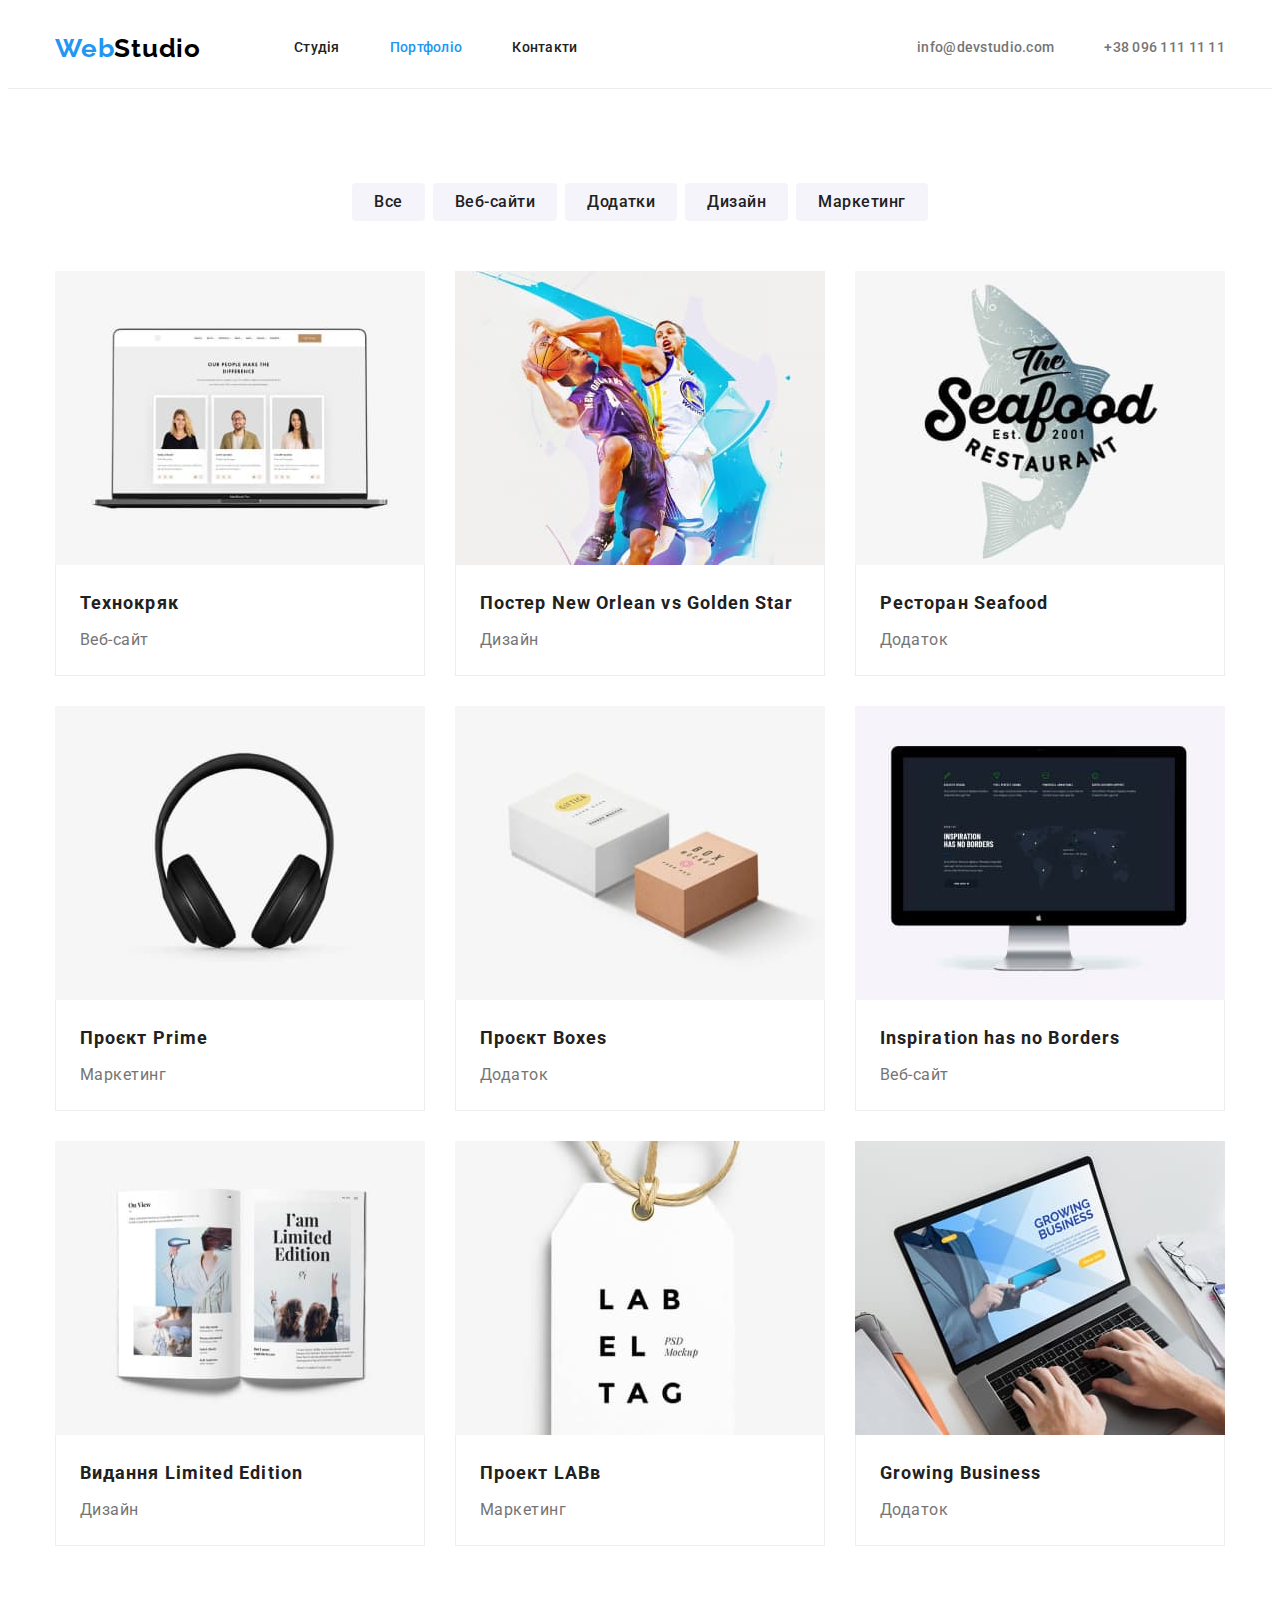
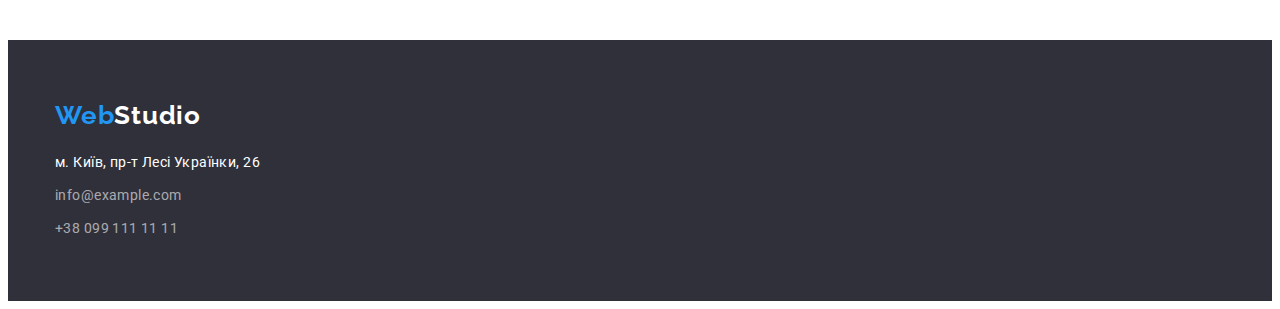
==== portfolio.html @ 25a8559b "copi" ====
<!DOCTYPE html>
<html lang="uk">
	<head>
		<meta charset="UTF-8" />
		<meta http-equiv="X-UA-Compatible" content="IE=edge" />
		<meta name="viewport" content="width=device-width, initial-scale=1.0" />
		<title>Document</title>
		<link rel="preconnect" href="https://fonts.googleapis.com" />
		<link rel="preconnect" href="https://fonts.gstatic.com" crossorigin />
		<link
			href="https://fonts.googleapis.com/css2?family=Raleway:wght@700&family=Roboto:wght@400;500;700;900&display=swap"
			rel="stylesheet"
		/>
		<link
			rel="stylesheet"
			href="https://cdnjs.cloudflare.com/ajax/libs/modern-normalize/1.1.0/modern-normalize.min.css"
			integrity="sha512-wpPYUAdjBVSE4KJnH1VR1HeZfpl1ub8YT/NKx4PuQ5NmX2tKuGu6U/JRp5y+Y8XG2tV+wKQpNHVUX03MfMFn9Q=="
			crossorigin="anonymous"
			referrerpolicy="no-referrer"
		/>
		<link rel="stylesheet" href="./css/stilys.css" />
	</head>
	<body>
		<header class="page-header">
			<div class="conteiner container-header">
				<nav class="nav">
					<a href="./index.html" class="logo link" lang="en">Web<span class="heder-logo">Studio</span> </a>
					<ul class="site-nav list">
						<li class="item"><a href="./index.html" class="link">Студія</a></li>
						<li class="item"><a href="./portfolio.html" class="link current">Портфоліо</a></li>
						<li class="item"><a href="" class="link">Контакти</a></li>
					</ul>
				</nav>
				<ul class="contacts-nav list">
					<li class="item"><a class="link" href="mailto:info@devstudio.com">info@devstudio.com</a></li>
					<li class="item"><a class="link" href="tel:+380961111111">+38 096 111 11 11</a></li>
				</ul>
			</div>
		</header>
		<main>
			<section class="portfolio">
				<div class="conteiner">
					<h1 hidden>Портфоліо</h1>
					<ul class="list filter">
						<li class="item-filter"><button type="button" class="button-filter">Все</button></li>
						<li class="item-filter"><button type="button" class="button-filter">Веб-сайти</button></li>
						<li class="item-filter"><button type="button" class="button-filter">Додатки</button></li>
						<li class="item-filter"><button type="button" class="button-filter">Дизайн</button></li>
						<li class="item-filter"><button type="button" class="button-filter">Маркетинг</button></li>
					</ul>
					<ul class="portfolio-about list">
						<li class="item">
							<img src="./img/tehnokrak.jpg" width="370" height="294" alt="Photo" />
							<div class="div">
								<h2 class="portfolio-name list">Технокряк</h2>
								<p class="portfolio-text list">Веб-сайт</p>
							</div>
						</li>
						<li class="item">
							<img src="./img/poster.jpg" width="370" height="294" alt="Photo" />
							<div class="div">
								<h2 class="portfolio-name list">Постер New Orlean vs Golden Star</h2>
								<p class="portfolio-text list">Дизайн</p>
							</div>
						</li>
						<li class="item">
							<img src="./img/restorant.jpg" width="370" height="294" alt="Photo" />
							<div class="div">
								<h2 class="portfolio-name list">Ресторан Seafood</h2>
								<p class="portfolio-text list">Додаток</p>
							</div>
						</li>
						<li class="item">
							<img src="./img/progect-prime.jpg" width="370" height="294" alt="Photo" />
							<div class="div">
								<h2 class="portfolio-name list">Проєкт Prime</h2>
								<p class="portfolio-text list">Маркетинг</p>
							</div>
						</li>
						<li class="item">
							<img src="./img/progect-boxes.jpg" width="370" height="294" alt="Photo" />
							<div class="div">
								<h2 class="portfolio-name list">Проєкт Boxes</h2>
								<p class="portfolio-text list">Додаток</p>
							</div>
						</li>
						<li class="item">
							<img src="./img/inspiration.jpg" width="370" height="294" alt="Photo" />
							<div class="div">
								<h2 class="portfolio-name list">Inspiration has no Borders</h2>
								<p class="portfolio-text list">Веб-сайт</p>
							</div>
						</li>
						<li class="item">
							<img src="./img/limited-edition.jpg" width="370" height="294" alt="Photo" />
							<div class="div">
								<h2 class="portfolio-name list">Видання Limited Edition</h2>
								<p class="portfolio-text list">Дизайн</p>
							</div>
						</li>
						<li class="item">
							<img src="./img/progect-lab.jpg" width="370" height="294" alt="Photo" />
							<div class="div">
								<h2 class="portfolio-name list">Проект LABв</h2>
								<p class="portfolio-text list">Маркетинг</p>
							</div>
						</li>
						<li class="item">
							<img src="./img/growing-bisiness.jpg" width="370" height="294" alt="Photo" />
							<div class="div">
								<h2 class="portfolio-name list">Growing Business</h2>
								<p class="portfolio-text list">Додаток</p>
							</div>
						</li>
					</ul>
				</div>
			</section>
		</main>
		<footer class="footer">
			<div class="conteiner">
				<a href="./index.html" class="fl link" lang="en">Web<span class="footer-logo">Studio</span> </a>
				<address class="footer-adress">
					<ul class="list adress-list">
						<li class="adress-item">
							<a
								href="https://www.google.com/maps/place/%D0%B1%D1%83%D0%BB.+%D0%9B%D0%B5%D1%81%D0%B8+%D0%A3%D0%BA%D1%80%D0%B0%D0%B8%D0%BD%D0%BA%D0%B8,+26,+%D0%9A%D0%B8%D0%B5%D0%B2,+02000"
								class="adress link"
							>
								м. Київ, пр-т Лесі Українки, 26
							</a>
						</li>
						<li class="adress-item"><a href="mailto:info@example.com" class="contact link">info@example.com</a></li>
						<li class="adress-item"><a href="tel:+380991111111" class="contact link">+38 099 111 11 11</a></li>
					</ul>
				</address>
			</div>
		</footer>
	</body>
</html>
---- css/stilys.css ----
html {
	line-height: 1.15;
	-webkit-text-size-adjust: 100%;
}
*,
*::before,
*::after {
	box-sizing: border-box;
}
body {
	font-family: "Roboto", sans-serif;
	background-color: #fff;
	color: var(--primary-text-color);
}
:root {
	--primary-text-color: #212121;
	--title-text-color: #757575;
	--accent-text-color: #2196f3;
	--primary-white-color: #ffffff;
	--second-color: #f5f4fa;
	--accent-color: #2f303a;
}
img {
	display: block;
	width: 100%;
	height: auto;
}
.list {
	list-style: none;
	padding: 0;
	margin: 0;
}
.link:hover,
.link:focus {
	color: var(--accent-text-color);
}
.link {
	text-decoration: none;
	cursor: pointer;
}
.h1,
.h2,
.h3,
.h4,
.h5,
.h6,
.p,
.ul {
	margin: 0;
	padding: 0;
}
.conteiner {
	margin-left: auto;
	margin-right: auto;
	width: 1200px;
	padding-left: 15px;
	padding-right: 15px;
}
/* ---------------------HEADER----------------- */
.page-header {
	background-color: var(--primary-white-color);
	border-bottom: 1px solid #ececec;
}
.container-header,
.nav,
.site-nav,
.contacts-nav {
	display: flex;
	align-items: center;
}
.contacts-nav {
	margin-left: auto;
}
.site-nav,
.contacts-nav {
	font-weight: 500;
	font-size: 14px;
	line-height: 1.14;
	letter-spacing: 0.02em;
}
.logo {
	margin-right: 93px;
	margin-left: 0;
	font-family: "Raleway";
	font-weight: 700;
	font-size: 26px;
	line-height: 1.19;
	letter-spacing: 0.03em;
	color: var(--accent-text-color);
}
.heder-logo {
	color: #000000;
}
.site-nav .item + .item,
.contacts-nav .item + .item {
	margin-left: 50px;
}
.site-nav .link {
	display: block;
}
.site-nav a {
	color: var(--primary-text-color);
	padding-top: 32px;
	padding-bottom: 32px;
}
.contacts-nav a {
	color: var(--title-text-color);
	padding-top: 32px;
	padding-bottom: 32px;
}
.link.current {
	color: var(--accent-text-color);
}
.header-icons {
	margin-right: 10px;
	fill: var(--accent-text-color);
}
/*--------------------HERO-------------------- */
.hero {
	padding-top: 200px;
	padding-bottom: 200px;
	background-color: var(--accent-color);
	background-image: linear-gradient(rgba(47, 48, 58, 0.4), rgba(47, 48, 58, 0.4)), url(../img/hero.jpg);
	text-align: center;
	max-width: 1600px;
	margin-left: auto;
	margin-right: auto;
	background-repeat: no-repeat;
	background-position: center;
	border-style: cover;
}
.hero-title {
	max-width: 696px;
	margin-left: auto;
	margin-right: auto;
	margin-top: 0;
	margin-bottom: 30px;
	font-weight: 900;
	font-size: 44px;
	line-height: 1.36;
	text-align: center;
	letter-spacing: 0.06em;
	text-transform: uppercase;
	color: var(--primary-white-color);
}
.button {
	min-width: 216px;
	border: none;
	border-radius: 4px;
	padding: 10px 32px;
	font-weight: 700;
	font-size: 16px;
	line-height: 1.88;
	display: inline-block;
	letter-spacing: 0.06em;
	color: var(--primary-white-color);
	background-color: var(--accent-text-color);
}
.button:hover,
.button:focus {
	opacity: 0.9;
}
/* ---------------------SECTION----------------- */
.section-pre-title {
	display: flex;
	align-items: flex-start;
}
.section-pre-title .item + .item {
	margin-left: 30px;
	max-width: 270px;
}
.section,
.fiature,
.team {
	padding-top: 94px;
	padding-bottom: 94px;
}
.section-title {
	margin-top: 0;
	margin-bottom: 10px;
	font-weight: 700;
	font-size: 14px;
	line-height: 1.14;
	letter-spacing: 0.03em;
	text-transform: uppercase;
	color: var(--primary-text-color);
}
.section-text {
	margin-top: 0;
	margin-bottom: 0;
	font-weight: 400;
	font-size: 14px;
	line-height: 1.71;
	letter-spacing: 0.03em;
	color: var(--title-text-color);
}
/* ---------------------FIATURE----------------- */
.fiature {
	padding-top: 0;
}
.fiature-img .img + .img {
	margin-left: 30px;
}
.fiature-img {
	display: flex;
}

.fiature-title,
.team-title {
	margin-top: 0;
	margin-bottom: 50px;
	font-weight: 700;
	font-size: 36px;
	line-height: 1.17;
	text-align: center;
	letter-spacing: 0.03em;
	color: var(--primary-text-color);
}
/* ---------------------TEAM----------------- */

.team {
	background-color: var(--second-color);
	max-width: 1600px;
	margin-left: auto;
	margin-right: auto;
}
.team-about {
	display: flex;
}
.team-about .box + .box {
	margin-left: 30px;
}
.box {
	background-color: var(--primary-white-color);
	outline: 1px solid #eeeeee;
	box-shadow: 0px 1px 3px rgba(0, 0, 0, 0.12), 0px 1px 1px rgba(0, 0, 0, 0.14), 0px 2px 1px rgba(0, 0, 0, 0.2);
	border-radius: 0px 0px 4px 4px;
}
.team-name {
	padding-top: 30px;
	margin-top: 0;
	margin-bottom: 10px;
	font-weight: 500;
	font-size: 16px;
	line-height: 1.19;
	text-align: center;
	letter-spacing: 0.03em;
	color: var(--primary-text-color);
}
.team-text {
	margin-top: 0;
	margin-bottom: 16px;
	font-weight: 400;
	font-size: 16px;
	line-height: 1.19;
	text-align: center;
	letter-spacing: 0.03em;
	color: var(--title-text-color);
}
.about-soc {
	display: flex;
	justify-content: center;
	gap: 10px;
}
.about-soc-link {
	width: 44px;
	height: 44px;
	border-radius: 50%;
	background-color: var(--primary-white-color);
	display: flex;
	align-items: center;
	justify-content: center;
}
.about-soc-link:hover,
.about-soc-link:focus {
	background-color: var(--accent-text-color);
}
.about-soc-link:hover .about-soc-icon,
.about-soc-link:focus .about-soc-icon {
	fill: #ffffff;
}
/* ---------------------FOOTER----------------- */
.footer {
	background-color: var(--accent-color);
	padding-top: 60px;
	padding-bottom: 60px;
	max-width: 1600px;
	margin-left: auto;
	margin-right: auto;
}
.fl {
	display: block;
	font-family: "Raleway";
	font-weight: 700;
	font-size: 26px;
	line-height: 1.19;
	letter-spacing: 0.03em;
	margin-bottom: 20px;
	color: var(--accent-text-color);
}
.footer-logo {
	color: var(--primary-white-color);
}
.adress,
.contact {
	font-weight: 400;
	font-size: 14px;
	line-height: 1.71;
	letter-spacing: 0.03em;
	font-style: normal;
}
.adress {
	color: var(--primary-white-color);
}
.contact {
	color: rgba(255, 255, 255, 0.6);
}
.adress-item {
	margin-bottom: 9px;
}
.adress-item:last-child {
	margin-bottom: 0;
}
/* ---------------------PORTFOLIO----------------- */

.filter {
	margin-bottom: 50px;
	display: flex;
	justify-content: center;
}
.filter .item-filter + .item-filter {
	margin-left: 8px;
}
.button-filter {
	padding: 6px 22px;
	border: none;
	border-radius: 4px;
	cursor: pointer;
	font-family: inherit;
	font-weight: 500;
	font-size: 16px;
	line-height: 1.63;
	letter-spacing: 0.03em;
	color: var(--primary-text-color);
	background-color: var(--second-color);
}
.button-filter:hover,
.button-filter:focus {
	color: var(--primary-white-color);
	background-color: var(--accent-text-color);
}
.portfolio-about {
	background-color: var(--primary-white-color);
	display: flex;
	flex-wrap: wrap;
	gap: 30px;
}
.portfolio .item {
	flex-basis: calc((100% - 2 * 30px) / 3);
}
.portfolio-name {
	margin-bottom: 4px;
	font-weight: 700;
	font-size: 18px;
	line-height: 2;
	letter-spacing: 0.06em;
}
.portfolio-text {
	font-weight: 400;
	font-size: 16px;
	line-height: 1.88;
	letter-spacing: 0.03em;
	color: var(--title-text-color);
	margin-bottom: 0;
}
.portfolio {
	padding-top: 94px;
	padding-bottom: 94px;
}
.filter .button-filter + .button-filter {
	margin-left: 30px;
}
.div {
	padding: 20px 24px;
	border-left: 1px solid #eeeeee;
	border-bottom: 1px solid #eeeeee;
	border-right: 1px solid #eeeeee;
}
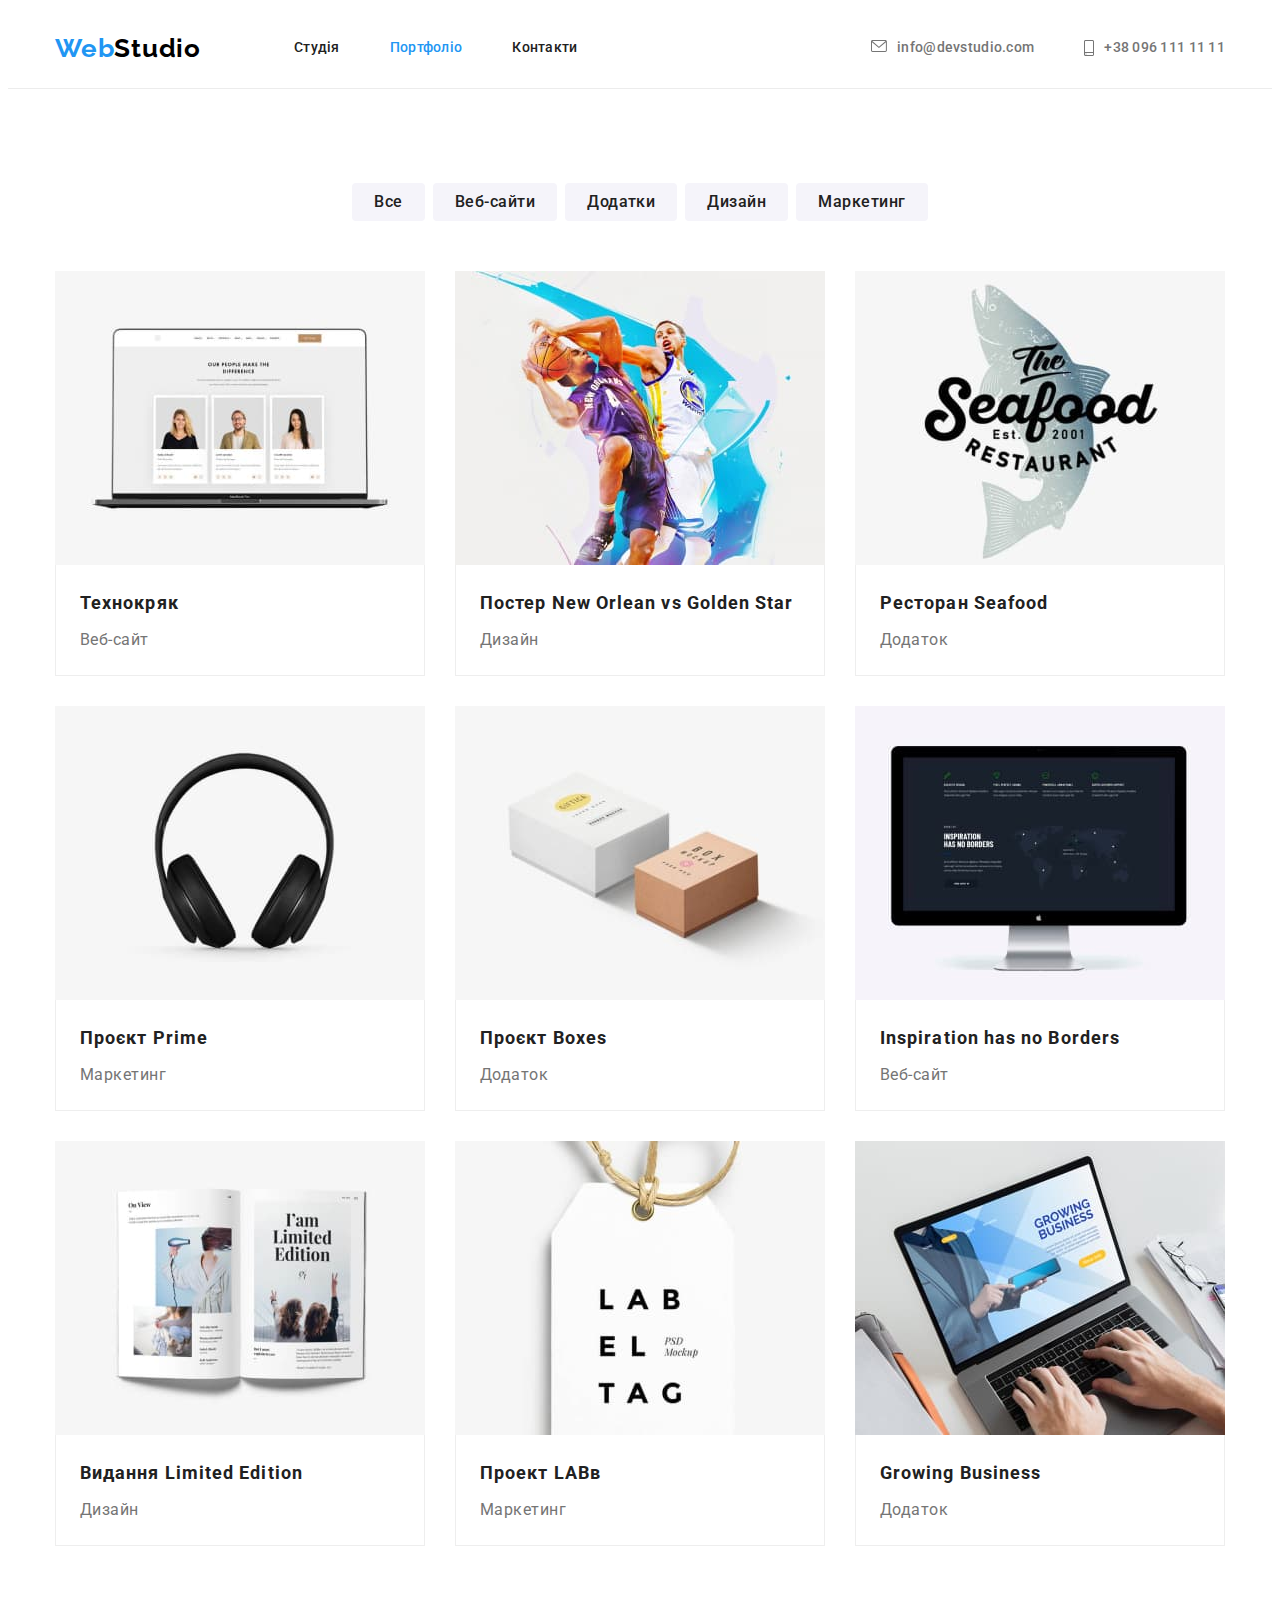
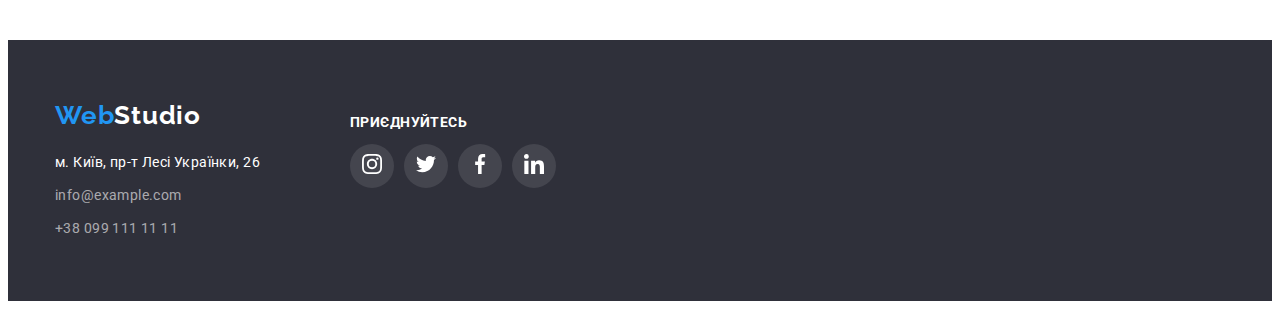
==== commit d75e4365: "hw4-1" ====
--- a/portfolio.html
+++ b/portfolio.html
@@ -23,7 +23,7 @@
 	<body>
 		<header class="page-header">
 			<div class="conteiner container-header">
-				<nav class="nav">
+				<nav class="container-nav">
 					<a href="./index.html" class="logo link" lang="en">Web<span class="heder-logo">Studio</span> </a>
 					<ul class="site-nav list">
 						<li class="item"><a href="./index.html" class="link">Студія</a></li>
@@ -32,8 +32,18 @@
 					</ul>
 				</nav>
 				<ul class="contacts-nav list">
-					<li class="item"><a class="link" href="mailto:info@devstudio.com">info@devstudio.com</a></li>
-					<li class="item"><a class="link" href="tel:+380961111111">+38 096 111 11 11</a></li>
+					<li class="contact-item item">
+						<a class="contact-link link" href="mailto:info@devstudio.com"
+							><svg class="header-icons" width="16" height="12"><use href="./img/icons.svg#icon-envelope"></use></svg
+							>info@devstudio.com</a
+						>
+					</li>
+					<li class="contact-item item">
+						<a class="contact-link link" href="tel:+380961111111"
+							><svg class="header-icons" width="10" height="16"><use href="./img/icons.svg#icon-smartphone"></use></svg
+							>+38 096 111 11 11</a
+						>
+					</li>
 				</ul>
 			</div>
 		</header>
@@ -49,90 +59,139 @@
 						<li class="item-filter"><button type="button" class="button-filter">Маркетинг</button></li>
 					</ul>
 					<ul class="portfolio-about list">
-						<li class="item">
-							<img src="./img/tehnokrak.jpg" width="370" height="294" alt="Photo" />
-							<div class="div">
-								<h2 class="portfolio-name list">Технокряк</h2>
-								<p class="portfolio-text list">Веб-сайт</p>
-							</div>
+						<li class="portfolio-item item">
+							<a class="portfolio-link link" href=""
+								><img src="./img/tehnokrak.jpg" width="370" height="294" alt="Photo" />
+								<div class="div">
+									<h2 class="portfolio-name list">Технокряк</h2>
+									<p class="portfolio-text list">Веб-сайт</p>
+								</div>
+							</a>
 						</li>
-						<li class="item">
-							<img src="./img/poster.jpg" width="370" height="294" alt="Photo" />
-							<div class="div">
-								<h2 class="portfolio-name list">Постер New Orlean vs Golden Star</h2>
-								<p class="portfolio-text list">Дизайн</p>
-							</div>
+						<li class="portfolio-item item">
+							<a class="portfolio-link link" href=""
+								><img src="./img/poster.jpg" width="370" height="294" alt="Photo" />
+								<div class="div">
+									<h2 class="portfolio-name list">Постер New Orlean vs Golden Star</h2>
+									<p class="portfolio-text list">Дизайн</p>
+								</div>
+							</a>
 						</li>
-						<li class="item">
-							<img src="./img/restorant.jpg" width="370" height="294" alt="Photo" />
-							<div class="div">
-								<h2 class="portfolio-name list">Ресторан Seafood</h2>
-								<p class="portfolio-text list">Додаток</p>
-							</div>
+						<li class="portfolio-item item">
+							<a class="portfolio-link link" href=""
+								><img src="./img/restorant.jpg" width="370" height="294" alt="Photo" />
+								<div class="div">
+									<h2 class="portfolio-name list">Ресторан Seafood</h2>
+									<p class="portfolio-text list">Додаток</p>
+								</div>
+							</a>
 						</li>
-						<li class="item">
-							<img src="./img/progect-prime.jpg" width="370" height="294" alt="Photo" />
-							<div class="div">
-								<h2 class="portfolio-name list">Проєкт Prime</h2>
-								<p class="portfolio-text list">Маркетинг</p>
-							</div>
+						<li class="portfolio-item item">
+							<a class="portfolio-link link" href=""
+								><img src="./img/progect-prime.jpg" width="370" height="294" alt="Photo" />
+								<div class="div">
+									<h2 class="portfolio-name list">Проєкт Prime</h2>
+									<p class="portfolio-text list">Маркетинг</p>
+								</div>
+							</a>
 						</li>
-						<li class="item">
-							<img src="./img/progect-boxes.jpg" width="370" height="294" alt="Photo" />
-							<div class="div">
-								<h2 class="portfolio-name list">Проєкт Boxes</h2>
-								<p class="portfolio-text list">Додаток</p>
-							</div>
+						<li class="portfolio-item item">
+							<a class="portfolio-link link" href=""
+								><img src="./img/progect-boxes.jpg" width="370" height="294" alt="Photo" />
+								<div class="div">
+									<h2 class="portfolio-name list">Проєкт Boxes</h2>
+									<p class="portfolio-text list">Додаток</p>
+								</div>
+							</a>
 						</li>
-						<li class="item">
-							<img src="./img/inspiration.jpg" width="370" height="294" alt="Photo" />
-							<div class="div">
-								<h2 class="portfolio-name list">Inspiration has no Borders</h2>
-								<p class="portfolio-text list">Веб-сайт</p>
-							</div>
+						<li class="portfolio-item item">
+							<a class="portfolio-link link" href=""
+								><img src="./img/inspiration.jpg" width="370" height="294" alt="Photo" />
+								<div class="div">
+									<h2 class="portfolio-name list">Inspiration has no Borders</h2>
+									<p class="portfolio-text list">Веб-сайт</p>
+								</div>
+							</a>
 						</li>
-						<li class="item">
-							<img src="./img/limited-edition.jpg" width="370" height="294" alt="Photo" />
-							<div class="div">
-								<h2 class="portfolio-name list">Видання Limited Edition</h2>
-								<p class="portfolio-text list">Дизайн</p>
-							</div>
+						<li class="portfolio-item item">
+							<a class="portfolio-link link" href=""
+								><img src="./img/limited-edition.jpg" width="370" height="294" alt="Photo" />
+								<div class="div">
+									<h2 class="portfolio-name list">Видання Limited Edition</h2>
+									<p class="portfolio-text list">Дизайн</p>
+								</div>
+							</a>
 						</li>
-						<li class="item">
-							<img src="./img/progect-lab.jpg" width="370" height="294" alt="Photo" />
-							<div class="div">
-								<h2 class="portfolio-name list">Проект LABв</h2>
-								<p class="portfolio-text list">Маркетинг</p>
-							</div>
+						<li class="portfolio-item item">
+							<a class="portfolio-link link" href=""
+								><img src="./img/progect-lab.jpg" width="370" height="294" alt="Photo" />
+								<div class="div">
+									<h2 class="portfolio-name list">Проект LABв</h2>
+									<p class="portfolio-text list">Маркетинг</p>
+								</div>
+							</a>
 						</li>
-						<li class="item">
-							<img src="./img/growing-bisiness.jpg" width="370" height="294" alt="Photo" />
-							<div class="div">
-								<h2 class="portfolio-name list">Growing Business</h2>
-								<p class="portfolio-text list">Додаток</p>
-							</div>
+						<li class="portfolio-item item">
+							<a class="portfolio-link link" href=""
+								><img src="./img/growing-bisiness.jpg" width="370" height="294" alt="Photo" />
+								<div class="div">
+									<h2 class="portfolio-name list">Growing Business</h2>
+									<p class="portfolio-text list">Додаток</p>
+								</div>
+							</a>
 						</li>
 					</ul>
 				</div>
 			</section>
 		</main>
 		<footer class="footer">
-			<div class="conteiner">
-				<a href="./index.html" class="fl link" lang="en">Web<span class="footer-logo">Studio</span> </a>
-				<address class="footer-adress">
-					<ul class="list adress-list">
-						<li class="adress-item">
-							<a
-								href="https://www.google.com/maps/place/%D0%B1%D1%83%D0%BB.+%D0%9B%D0%B5%D1%81%D0%B8+%D0%A3%D0%BA%D1%80%D0%B0%D0%B8%D0%BD%D0%BA%D0%B8,+26,+%D0%9A%D0%B8%D0%B5%D0%B2,+02000"
-								class="adress link"
-							>
-								м. Київ, пр-т Лесі Українки, 26
-							</a>
+			<div class="conteiner footer-conteiner">
+				<div class="adress">
+					<a href="./index.html" class="fl link" lang="en">Web<span class="footer-logo">Studio</span> </a>
+					<address class="footer-adress">
+						<ul class="list adress-list">
+							<li class="adress-item">
+								<a
+									href="https://www.google.com/maps/place/%D0%B1%D1%83%D0%BB.+%D0%9B%D0%B5%D1%81%D0%B8+%D0%A3%D0%BA%D1%80%D0%B0%D0%B8%D0%BD%D0%BA%D0%B8,+26,+%D0%9A%D0%B8%D0%B5%D0%B2,+02000"
+									class="adress-link link"
+								>
+									м. Київ, пр-т Лесі Українки, 26
+								</a>
+							</li>
+							<li class="adress-item"><a href="mailto:info@example.com" class="contact link">info@example.com</a></li>
+							<li class="adress-item tel"><a href="tel:+380991111111" class="contact link">+38 099 111 11 11</a></li>
+						</ul>
+					</address>
+				</div>
+				<div class="footer-soc">
+					<p class="footer-soc-title">приєднуйтесь</p>
+					<ul class="footer-soc-list list">
+						<li class="footer-soc-item">
+							<a href="" class="footer-soc-link link"
+								><svg class="footer-soc-icon" width="20" height="20">
+									<use href="./img/icons.svg#icon-instagram"></use></svg
+							></a>
 						</li>
-						<li class="adress-item"><a href="mailto:info@example.com" class="contact link">info@example.com</a></li>
-						<li class="adress-item"><a href="tel:+380991111111" class="contact link">+38 099 111 11 11</a></li>
+						<li class="footer-soc-item">
+							<a href="" class="footer-soc-link link"
+								><svg class="footer-soc-icon" width="20" height="20">
+									<use href="./img/icons.svg#icon-twitter"></use></svg
+							></a>
+						</li>
+						<li class="footer-soc-item">
+							<a href="" class="footer-soc-link link"
+								><svg class="footer-soc-icon" width="20" height="20">
+									<use href="./img/icons.svg#icon-facebook"></use></svg
+							></a>
+						</li>
+						<li class="footer-soc-item">
+							<a href="" class="footer-soc-link link"
+								><svg class="footer-soc-icon" width="20" height="20">
+									<use href="./img/icons.svg#icon-linkedin"></use></svg
+							></a>
+						</li>
 					</ul>
-				</address>
+				</div>
 			</div>
 		</footer>
 	</body>
--- a/css/stilys.css
+++ b/css/stilys.css
@@ -61,12 +61,31 @@
 	background-color: var(--primary-white-color);
 	border-bottom: 1px solid #ececec;
 }
+.logo {
+	margin-right: 93px;
+	margin-left: 0;
+	font-family: "Raleway";
+	font-weight: 700;
+	font-size: 26px;
+	line-height: 1.19;
+	letter-spacing: 0.03em;
+	color: var(--accent-text-color);
+}
+.heder-logo {
+	color: #000000;
+}
 .container-header,
-.nav,
+.container-nav,
 .site-nav,
 .contacts-nav {
 	display: flex;
 	align-items: center;
+}
+.link.current {
+	color: var(--accent-text-color);
+}
+.site-nav .link {
+	display: block;
 }
 .contacts-nav {
 	margin-left: auto;
@@ -78,25 +97,9 @@
 	line-height: 1.14;
 	letter-spacing: 0.02em;
 }
-.logo {
-	margin-right: 93px;
-	margin-left: 0;
-	font-family: "Raleway";
-	font-weight: 700;
-	font-size: 26px;
-	line-height: 1.19;
-	letter-spacing: 0.03em;
-	color: var(--accent-text-color);
-}
-.heder-logo {
-	color: #000000;
-}
 .site-nav .item + .item,
 .contacts-nav .item + .item {
 	margin-left: 50px;
-}
-.site-nav .link {
-	display: block;
 }
 .site-nav a {
 	color: var(--primary-text-color);
@@ -107,13 +110,21 @@
 	color: var(--title-text-color);
 	padding-top: 32px;
 	padding-bottom: 32px;
-}
-.link.current {
+	display: flex;
+}
+.contacts-link:hover,
+.contacts-link:focus {
+	color: var(--accent-text-color);
+}
+.contacts-link:hover .header-icons,
+.contacts-link:focus .header-icons {
 	color: var(--accent-text-color);
 }
 .header-icons {
 	margin-right: 10px;
-	fill: var(--accent-text-color);
+	align-items: center;
+	justify-content: center;
+	fill: currentColor;
 }
 /*--------------------HERO-------------------- */
 .hero {
@@ -194,6 +205,16 @@
 	letter-spacing: 0.03em;
 	color: var(--title-text-color);
 }
+.section-picture {
+	height: 120px;
+	width: 270;
+	background-color: #f5f4fa;
+	display: flex;
+	align-items: center;
+	justify-content: center;
+	margin-bottom: 30px;
+}
+
 /* ---------------------FIATURE----------------- */
 .fiature {
 	padding-top: 0;
@@ -257,10 +278,14 @@
 	letter-spacing: 0.03em;
 	color: var(--title-text-color);
 }
+
 .about-soc {
 	display: flex;
 	justify-content: center;
 	gap: 10px;
+}
+.about-soc.list {
+	padding-bottom: 30px;
 }
 .about-soc-link {
 	width: 44px;
@@ -277,7 +302,54 @@
 }
 .about-soc-link:hover .about-soc-icon,
 .about-soc-link:focus .about-soc-icon {
-	fill: #ffffff;
+	fill: var(--primary-white-color);
+}
+.about-soc-icon {
+	fill: #afb1b8;
+}
+/*---------------------CLIENT-------------------*/
+.client {
+	padding-top: 94px;
+	padding-bottom: 94px;
+}
+.client-title {
+	margin-top: 0;
+	margin-bottom: 50px;
+	color: var(--primary-text-color);
+	font-weight: 700;
+	font-size: 36px;
+	line-height: 42px;
+	text-align: center;
+	letter-spacing: 0.03em;
+}
+.client-list {
+	display: flex;
+	align-items: center;
+	justify-content: center;
+}
+.client-list .client-item + .client-item {
+	margin-left: 30px;
+}
+.client-link {
+	width: 170px;
+	height: 92px;
+	border: 1px solid #afb1b8;
+	border-radius: 4px;
+	display: flex;
+	align-items: center;
+	justify-content: center;
+	cursor: pointer;
+}
+.client-icon {
+	fill: #afb1b8;
+}
+.client-item:hover,
+.client-item:focus {
+	border: 1px solid var(--accent-text-color);
+}
+.client-item:hover .client-icon,
+.client-item:focus .client-icon {
+	fill: var(--accent-text-color);
 }
 /* ---------------------FOOTER----------------- */
 .footer {
@@ -301,7 +373,7 @@
 .footer-logo {
 	color: var(--primary-white-color);
 }
-.adress,
+.adress-link,
 .contact {
 	font-weight: 400;
 	font-size: 14px;
@@ -309,7 +381,7 @@
 	letter-spacing: 0.03em;
 	font-style: normal;
 }
-.adress {
+.adress-link {
 	color: var(--primary-white-color);
 }
 .contact {
@@ -320,6 +392,48 @@
 }
 .adress-item:last-child {
 	margin-bottom: 0;
+}
+
+.footer-conteiner {
+	display: flex;
+	flex-wrap: wrap;
+}
+
+.footer-soc {
+	margin-left: 90px;
+}
+.footer-soc-list {
+	display: flex;
+	gap: 10px;
+}
+.footer-soc-title {
+	font-weight: 700;
+	font-size: 14px;
+	line-height: 16px;
+	letter-spacing: 0.03em;
+	text-transform: uppercase;
+	color: var(--primary-white-color);
+}
+
+.footer-soc-item {
+	width: 44px;
+	height: 44px;
+	border-radius: 50%;
+	background: rgba(255, 255, 255, 0.1);
+	display: flex;
+	align-items: center;
+	justify-content: center;
+}
+.footer-soc-item:hover,
+.footer-soc-item:focus {
+	background-color: var(--accent-text-color);
+}
+.footer-soc-link:hover .footer-soc-icon,
+.footer-soc-link:focus .footer-soc-icon {
+	fill: var(--primary-white-color);
+}
+.footer-soc-icon {
+	fill: var(--primary-white-color);
 }
 /* ---------------------PORTFOLIO----------------- */
 
@@ -364,6 +478,7 @@
 	font-size: 18px;
 	line-height: 2;
 	letter-spacing: 0.06em;
+	color: var(--primary-text-color);
 }
 .portfolio-text {
 	font-weight: 400;
@@ -386,3 +501,11 @@
 	border-bottom: 1px solid #eeeeee;
 	border-right: 1px solid #eeeeee;
 }
+.portfolio-link {
+	display: block;
+}
+
+.portfolio-link:hover,
+.portfolio-link:focus {
+	box-shadow: 0px 1px 1px rgba(0, 0, 0, 0.12), 0px 4px 4px rgba(0, 0, 0, 0.06), 1px 4px 6px rgba(0, 0, 0, 0.16);
+}
